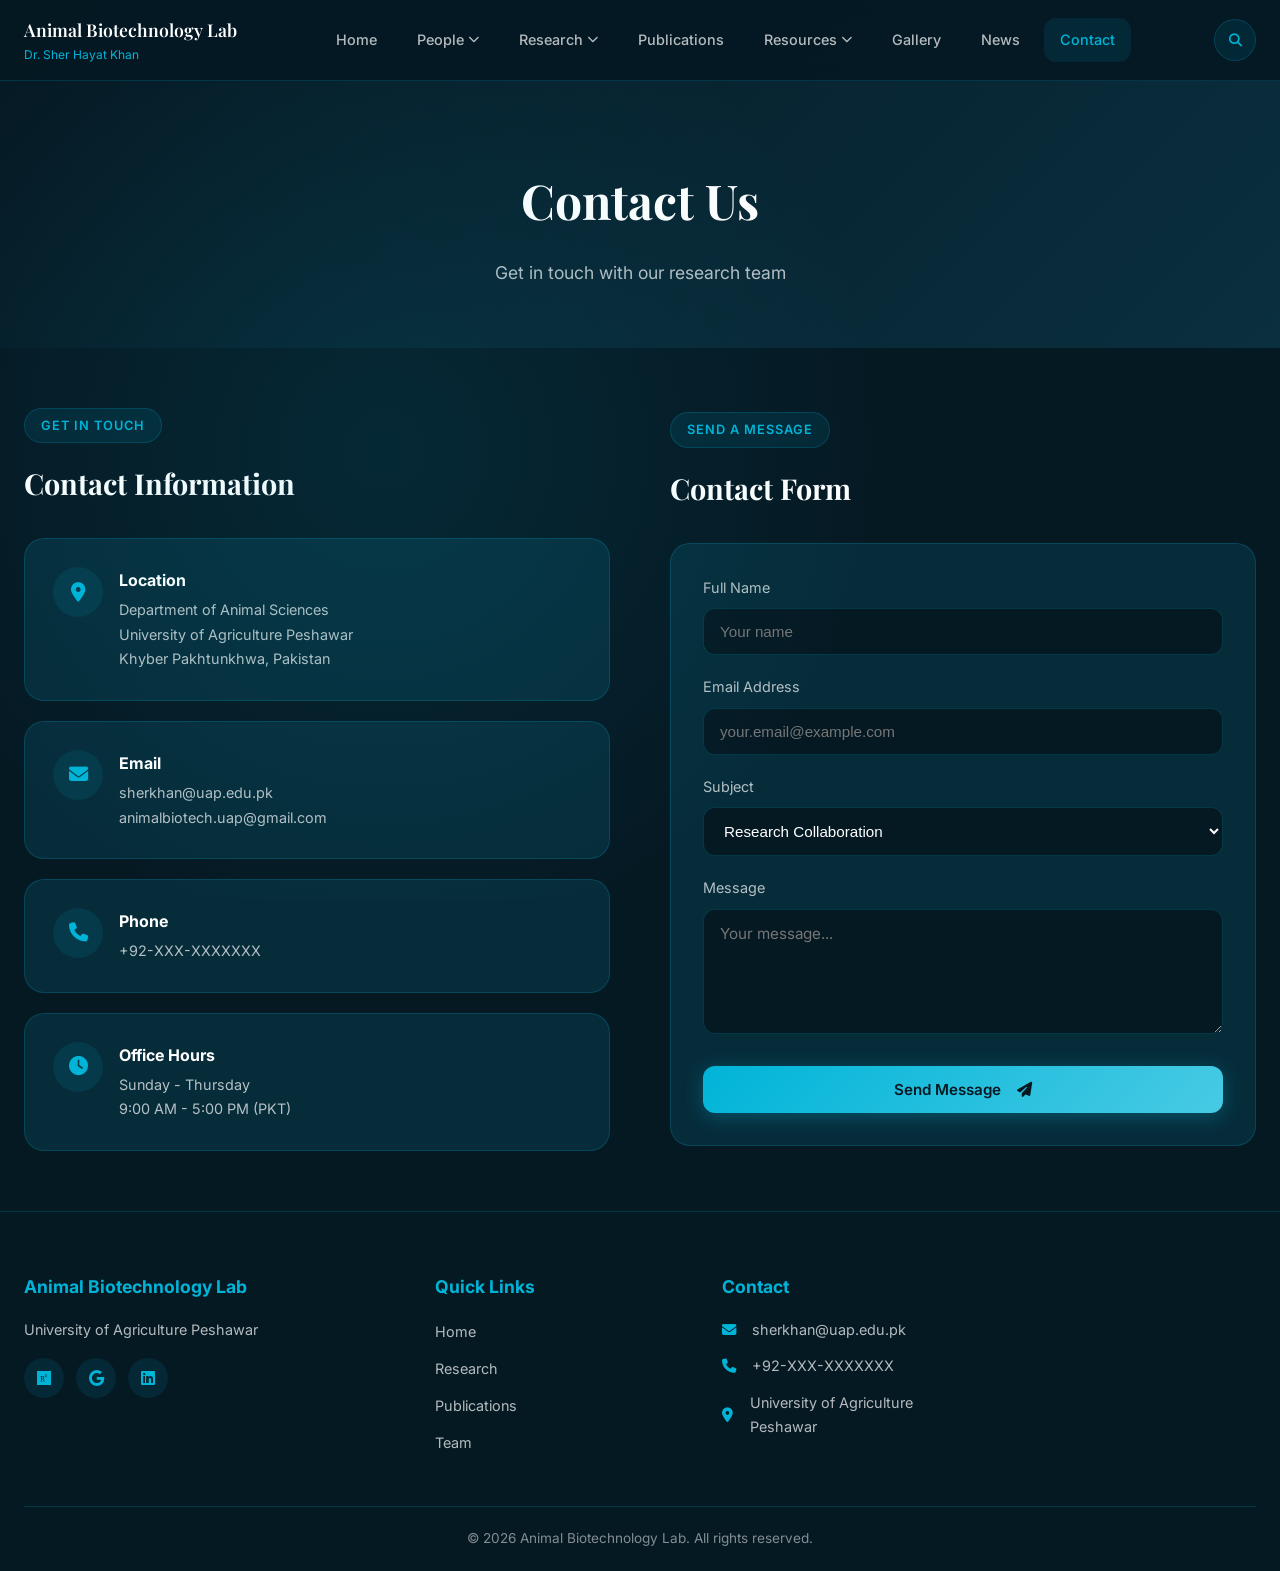
==== pages/contact.html @ 52e2f998 "Add files via upload" ====
<!DOCTYPE html>
<html lang="en">
<head>
    <meta charset="UTF-8">
    <meta name="viewport" content="width=device-width, initial-scale=1.0">
    <title>Contact | Animal Biotechnology Lab</title>
    <link rel="stylesheet" href="../css/style.css">
    <link href="https://fonts.googleapis.com/css2?family=Inter:wght@300;400;500;600;700&family=Playfair+Display:wght@600;700&display=swap" rel="stylesheet">
    <link rel="stylesheet" href="https://cdnjs.cloudflare.com/ajax/libs/font-awesome/6.4.0/css/all.min.css">
</head>
<body>
    <nav class="navbar">
        <div class="nav-container">
            <div class="nav-brand"><img src="../images/logo.png" alt="Lab Logo" class="nav-logo" onerror="this.style.display='none'"><div class="nav-brand-text"><span class="nav-lab-name">Animal Biotechnology Lab</span><span class="nav-pi-name">Dr. Sher Hayat Khan</span></div></div>
            <button class="nav-toggle" id="navToggle"><span></span><span></span><span></span></button>
            <ul class="nav-menu" id="navMenu">
                <li><a href="../index.html">Home</a></li>
                <li class="dropdown"><a href="#">People <i class="fas fa-chevron-down"></i></a><ul class="dropdown-menu"><li><a href="key-personnel.html">Key Personnel</a></li><li><a href="members.html">All Members</a></li></ul></li>
                <li class="dropdown"><a href="#">Research <i class="fas fa-chevron-down"></i></a><ul class="dropdown-menu"><li><a href="research-ongoing.html">Ongoing Research</a></li><li><a href="research-completed.html">Completed Research</a></li></ul></li>
                <li><a href="publications.html">Publications</a></li>
                <li class="dropdown"><a href="#">Resources <i class="fas fa-chevron-down"></i></a><ul class="dropdown-menu"><li><a href="inventory.html">Inventory</a></li><li><a href="protocols.html">Protocols</a></li></ul></li>
                <li><a href="gallery.html">Gallery</a></li>
                <li><a href="news.html">News</a></li>
                <li><a href="contact.html" class="active">Contact</a></li>
            </ul>
            <div class="nav-search"><button class="search-btn" id="searchBtn"><i class="fas fa-search"></i></button></div>
        </div>
    </nav>

    <div class="search-modal" id="searchModal"><div class="search-container"><input type="text" class="search-input" id="searchInput" placeholder="Search..."><button class="search-close" id="searchClose"><i class="fas fa-times"></i></button><div class="search-results" id="searchResults"></div></div></div>

    <header class="page-header">
        <div class="container">
            <h1 class="page-title">Contact Us</h1>
            <p class="page-subtitle">Get in touch with our research team</p>
        </div>
    </header>

    <section class="content-section">
        <div class="container">
            <div class="about-grid" style="grid-template-columns: 1fr 1fr; gap: 60px;">
                <div>
                    <div class="section-header" style="text-align: left; margin-bottom: 30px;">
                        <span class="section-tag">Get in Touch</span>
                        <h2 class="section-title" style="font-size: 1.8rem;">Contact Information</h2>
                    </div>

                    <div class="content-card" style="margin-bottom: 20px;">
                        <div style="display: flex; gap: 16px; align-items: flex-start;">
                            <div style="width: 50px; height: 50px; background: rgba(0,180,216,0.1); border-radius: 50%; display: flex; align-items: center; justify-content: center; flex-shrink: 0;"><i class="fas fa-map-marker-alt" style="color: var(--accent); font-size: 1.2rem;"></i></div>
                            <div>
                                <h4 style="margin-bottom: 4px;">Location</h4>
                                <p style="color: var(--text-secondary); font-size: 0.9rem;">Department of Animal Sciences<br>University of Agriculture Peshawar<br>Khyber Pakhtunkhwa, Pakistan</p>
                            </div>
                        </div>
                    </div>

                    <div class="content-card" style="margin-bottom: 20px;">
                        <div style="display: flex; gap: 16px; align-items: flex-start;">
                            <div style="width: 50px; height: 50px; background: rgba(0,180,216,0.1); border-radius: 50%; display: flex; align-items: center; justify-content: center; flex-shrink: 0;"><i class="fas fa-envelope" style="color: var(--accent); font-size: 1.2rem;"></i></div>
                            <div>
                                <h4 style="margin-bottom: 4px;">Email</h4>
                                <p style="color: var(--text-secondary); font-size: 0.9rem;">sherkhan@uap.edu.pk<br>animalbiotech.uap@gmail.com</p>
                            </div>
                        </div>
                    </div>

                    <div class="content-card" style="margin-bottom: 20px;">
                        <div style="display: flex; gap: 16px; align-items: flex-start;">
                            <div style="width: 50px; height: 50px; background: rgba(0,180,216,0.1); border-radius: 50%; display: flex; align-items: center; justify-content: center; flex-shrink: 0;"><i class="fas fa-phone" style="color: var(--accent); font-size: 1.2rem;"></i></div>
                            <div>
                                <h4 style="margin-bottom: 4px;">Phone</h4>
                                <p style="color: var(--text-secondary); font-size: 0.9rem;">+92-XXX-XXXXXXX</p>
                            </div>
                        </div>
                    </div>

                    <div class="content-card">
                        <div style="display: flex; gap: 16px; align-items: flex-start;">
                            <div style="width: 50px; height: 50px; background: rgba(0,180,216,0.1); border-radius: 50%; display: flex; align-items: center; justify-content: center; flex-shrink: 0;"><i class="fas fa-clock" style="color: var(--accent); font-size: 1.2rem;"></i></div>
                            <div>
                                <h4 style="margin-bottom: 4px;">Office Hours</h4>
                                <p style="color: var(--text-secondary); font-size: 0.9rem;">Sunday - Thursday<br>9:00 AM - 5:00 PM (PKT)</p>
                            </div>
                        </div>
                    </div>
                </div>

                <div>
                    <div class="section-header" style="text-align: left; margin-bottom: 30px;">
                        <span class="section-tag">Send a Message</span>
                        <h2 class="section-title" style="font-size: 1.8rem;">Contact Form</h2>
                    </div>

                    <form class="content-card" style="padding: 32px;">
                        <div style="margin-bottom: 20px;">
                            <label style="display: block; margin-bottom: 8px; font-size: 0.9rem; color: var(--text-secondary);">Full Name</label>
                            <input type="text" placeholder="Your name" style="width: 100%; padding: 14px 16px; background: var(--bg-dark); border: 1px solid var(--border-color); border-radius: var(--radius); color: var(--text-primary); font-size: 0.95rem; outline: none; transition: var(--transition);">
                        </div>
                        <div style="margin-bottom: 20px;">
                            <label style="display: block; margin-bottom: 8px; font-size: 0.9rem; color: var(--text-secondary);">Email Address</label>
                            <input type="email" placeholder="your.email@example.com" style="width: 100%; padding: 14px 16px; background: var(--bg-dark); border: 1px solid var(--border-color); border-radius: var(--radius); color: var(--text-primary); font-size: 0.95rem; outline: none; transition: var(--transition);">
                        </div>
                        <div style="margin-bottom: 20px;">
                            <label style="display: block; margin-bottom: 8px; font-size: 0.9rem; color: var(--text-secondary);">Subject</label>
                            <select style="width: 100%; padding: 14px 16px; background: var(--bg-dark); border: 1px solid var(--border-color); border-radius: var(--radius); color: var(--text-primary); font-size: 0.95rem; outline: none; transition: var(--transition);">
                                <option>Research Collaboration</option>
                                <option>Student Inquiry</option>
                                <option>Technical Question</option>
                                <option>General Inquiry</option>
                                <option>Other</option>
                            </select>
                        </div>
                        <div style="margin-bottom: 24px;">
                            <label style="display: block; margin-bottom: 8px; font-size: 0.9rem; color: var(--text-secondary);">Message</label>
                            <textarea rows="5" placeholder="Your message..." style="width: 100%; padding: 14px 16px; background: var(--bg-dark); border: 1px solid var(--border-color); border-radius: var(--radius); color: var(--text-primary); font-size: 0.95rem; outline: none; resize: vertical; font-family: var(--font-body); transition: var(--transition);"></textarea>
                        </div>
                        <button type="submit" class="btn btn-primary" style="width: 100%; justify-content: center;">
                            Send Message <i class="fas fa-paper-plane" style="margin-left: 8px;"></i>
                        </button>
                    </form>
                </div>
            </div>
        </div>
    </section>

    <footer class="footer">
        <div class="container">
            <div class="footer-grid">
                <div class="footer-col"><h4>Animal Biotechnology Lab</h4><p>University of Agriculture Peshawar</p><div class="footer-social"><a href="#"><i class="fab fa-researchgate"></i></a><a href="#"><i class="fab fa-google"></i></a><a href="#"><i class="fab fa-linkedin"></i></a></div></div>
                <div class="footer-col"><h4>Quick Links</h4><ul class="footer-links"><li><a href="../index.html">Home</a></li><li><a href="research-ongoing.html">Research</a></li><li><a href="publications.html">Publications</a></li><li><a href="members.html">Team</a></li></ul></div>
                <div class="footer-col"><h4>Contact</h4><ul class="footer-contact"><li><i class="fas fa-envelope"></i> sherkhan@uap.edu.pk</li><li><i class="fas fa-phone"></i> +92-XXX-XXXXXXX</li><li><i class="fas fa-map-marker-alt"></i> University of Agriculture Peshawar</li></ul></div>
            </div>
            <div class="footer-bottom"><p>&copy; 2026 Animal Biotechnology Lab. All rights reserved.</p></div>
        </div>
    </footer>
    <script src="../js/main.js"></script>
</body>
</html>
---- css/style.css ----
/* ========================================
   Animal Biotechnology Lab - Modern Theme
   Color Palette: Deep Teal, Cyan, White
   ======================================== */

/* CSS Variables */
:root {
    --primary-dark: #0a2f3f;
    --primary: #0d4a63;
    --primary-light: #147495;
    --accent: #00b4d8;
    --accent-light: #48cae4;
    --accent-glow: rgba(0, 180, 216, 0.3);
    --bg-dark: #051923;
    --bg-card: #062c3a;
    --bg-card-hover: #0a3d52;
    --text-primary: #ffffff;
    --text-secondary: rgba(255, 255, 255, 0.7);
    --text-muted: rgba(255, 255, 255, 0.5);
    --border-color: rgba(0, 180, 216, 0.2);
    --shadow: 0 10px 40px rgba(0, 0, 0, 0.3);
    --shadow-glow: 0 0 30px rgba(0, 180, 216, 0.2);
    --gradient-primary: linear-gradient(135deg, var(--primary-dark) 0%, var(--primary) 100%);
    --gradient-accent: linear-gradient(135deg, var(--accent) 0%, var(--accent-light) 100%);
    --font-heading: 'Playfair Display', Georgia, serif;
    --font-body: 'Inter', -apple-system, sans-serif;
    --transition: all 0.3s ease;
    --radius: 12px;
    --radius-lg: 20px;
}

/* Reset & Base */
*, *::before, *::after {
    margin: 0;
    padding: 0;
    box-sizing: border-box;
}

html {
    scroll-behavior: smooth;
}

body {
    font-family: var(--font-body);
    background-color: var(--bg-dark);
    color: var(--text-primary);
    line-height: 1.7;
    overflow-x: hidden;
}

a {
    text-decoration: none;
    color: inherit;
    transition: var(--transition);
}

ul {
    list-style: none;
}

img {
    max-width: 100%;
    height: auto;
}

/* Container */
.container {
    max-width: 1280px;
    margin: 0 auto;
    padding: 0 24px;
}

/* Navigation */
.navbar {
    position: fixed;
    top: 0;
    left: 0;
    right: 0;
    z-index: 1000;
    background: rgba(5, 25, 35, 0.95);
    backdrop-filter: blur(20px);
    border-bottom: 1px solid var(--border-color);
    transition: var(--transition);
}

.navbar.scrolled {
    background: rgba(5, 25, 35, 0.98);
    box-shadow: var(--shadow);
}

.nav-container {
    display: flex;
    align-items: center;
    justify-content: space-between;
    max-width: 1400px;
    margin: 0 auto;
    padding: 0 24px;
    height: 80px;
}

.nav-brand {
    display: flex;
    align-items: center;
    gap: 12px;
}

.nav-logo {
    width: 45px;
    height: 45px;
    border-radius: 50%;
    object-fit: cover;
    border: 2px solid var(--accent);
}

.nav-brand-text {
    display: flex;
    flex-direction: column;
}

.nav-lab-name {
    font-family: var(--font-heading);
    font-size: 1.1rem;
    font-weight: 600;
    color: var(--text-primary);
}

.nav-pi-name {
    font-size: 0.75rem;
    color: var(--accent);
}

.nav-menu {
    display: flex;
    align-items: center;
    gap: 8px;
}

.nav-menu > li > a {
    display: flex;
    align-items: center;
    gap: 4px;
    padding: 10px 16px;
    font-size: 0.9rem;
    font-weight: 500;
    color: var(--text-secondary);
    border-radius: var(--radius);
    transition: var(--transition);
}

.nav-menu > li > a:hover,
.nav-menu > li > a.active {
    color: var(--accent);
    background: rgba(0, 180, 216, 0.1);
}

.nav-menu > li > a i {
    font-size: 0.7rem;
}

/* Dropdown */
.dropdown {
    position: relative;
}

.dropdown-menu {
    position: absolute;
    top: 100%;
    left: 0;
    min-width: 200px;
    background: var(--bg-card);
    border: 1px solid var(--border-color);
    border-radius: var(--radius);
    padding: 8px;
    opacity: 0;
    visibility: hidden;
    transform: translateY(10px);
    transition: var(--transition);
    box-shadow: var(--shadow);
}

.dropdown:hover .dropdown-menu {
    opacity: 1;
    visibility: visible;
    transform: translateY(0);
}

.dropdown-menu a {
    display: block;
    padding: 10px 16px;
    font-size: 0.85rem;
    color: var(--text-secondary);
    border-radius: 8px;
    transition: var(--transition);
}

.dropdown-menu a:hover {
    color: var(--accent);
    background: rgba(0, 180, 216, 0.1);
}

/* Search Button */
.search-btn {
    background: rgba(0, 180, 216, 0.1);
    border: 1px solid var(--border-color);
    color: var(--accent);
    width: 42px;
    height: 42px;
    border-radius: 50%;
    cursor: pointer;
    transition: var(--transition);
}

.search-btn:hover {
    background: var(--accent);
    color: var(--bg-dark);
}

/* Mobile Toggle */
.nav-toggle {
    display: none;
    flex-direction: column;
    gap: 5px;
    background: none;
    border: none;
    cursor: pointer;
    padding: 10px;
}

.nav-toggle span {
    width: 25px;
    height: 2px;
    background: var(--text-primary);
    transition: var(--transition);
}

/* Search Modal */
.search-modal {
    position: fixed;
    top: 0;
    left: 0;
    right: 0;
    bottom: 0;
    background: rgba(5, 25, 35, 0.95);
    backdrop-filter: blur(20px);
    z-index: 2000;
    display: flex;
    align-items: flex-start;
    justify-content: center;
    padding-top: 120px;
    opacity: 0;
    visibility: hidden;
    transition: var(--transition);
}

.search-modal.active {
    opacity: 1;
    visibility: visible;
}

.search-container {
    width: 100%;
    max-width: 700px;
    padding: 0 24px;
    position: relative;
}

.search-input {
    width: 100%;
    padding: 20px 60px 20px 24px;
    font-size: 1.25rem;
    font-family: var(--font-body);
    background: var(--bg-card);
    border: 2px solid var(--border-color);
    border-radius: var(--radius-lg);
    color: var(--text-primary);
    outline: none;
    transition: var(--transition);
}

.search-input:focus {
    border-color: var(--accent);
    box-shadow: var(--shadow-glow);
}

.search-input::placeholder {
    color: var(--text-muted);
}

.search-close {
    position: absolute;
    right: 45px;
    top: 50%;
    transform: translateY(-50%);
    background: none;
    border: none;
    color: var(--text-muted);
    font-size: 1.5rem;
    cursor: pointer;
    transition: var(--transition);
}

.search-close:hover {
    color: var(--accent);
}

.search-results {
    margin-top: 24px;
    max-height: 400px;
    overflow-y: auto;
}

.search-result-item {
    display: block;
    padding: 16px 20px;
    background: var(--bg-card);
    border-radius: var(--radius);
    margin-bottom: 8px;
    border: 1px solid transparent;
    transition: var(--transition);
}

.search-result-item:hover {
    border-color: var(--accent);
    background: var(--bg-card-hover);
}

.search-result-item h4 {
    font-size: 1rem;
    margin-bottom: 4px;
}

.search-result-item p {
    font-size: 0.85rem;
    color: var(--text-muted);
}

/* Hero Section */
.hero {
    min-height: 100vh;
    display: flex;
    align-items: center;
    justify-content: center;
    position: relative;
    background: linear-gradient(135deg, var(--bg-dark) 0%, var(--primary-dark) 50%, var(--bg-dark) 100%);
    overflow: hidden;
}

.hero::before {
    content: '';
    position: absolute;
    top: 0;
    left: 0;
    right: 0;
    bottom: 0;
    background:
        radial-gradient(circle at 20% 80%, rgba(0, 180, 216, 0.15) 0%, transparent 50%),
        radial-gradient(circle at 80% 20%, rgba(0, 180, 216, 0.1) 0%, transparent 50%);
}

.hero-overlay {
    position: absolute;
    top: 0;
    left: 0;
    right: 0;
    bottom: 0;
    background: url("data:image/svg+xml,%3Csvg width='60' height='60' viewBox='0 0 60 60' xmlns='http://www.w3.org/2000/svg'%3E%3Cg fill='none' fill-rule='evenodd'%3E%3Cg fill='%2300b4d8' fill-opacity='0.03'%3E%3Cpath d='M36 34v-4h-2v4h-4v2h4v4h2v-4h4v-2h-4zm0-30V0h-2v4h-4v2h4v4h2V6h4V4h-4zM6 34v-4H4v4H0v2h4v4h2v-4h4v-2H6zM6 4V0H4v4H0v2h4v4h2V6h4V4H6z'/%3E%3C/g%3E%3C/g%3E%3C/svg%3E");
}

.hero-content {
    position: relative;
    text-align: center;
    max-width: 900px;
    padding: 0 24px;
    animation: fadeInUp 1s ease;
}

@keyframes fadeInUp {
    from {
        opacity: 0;
        transform: translateY(30px);
    }
    to {
        opacity: 1;
        transform: translateY(0);
    }
}

.hero-badge {
    display: inline-block;
    padding: 8px 20px;
    background: rgba(0, 180, 216, 0.15);
    border: 1px solid var(--border-color);
    border-radius: 50px;
    font-size: 0.85rem;
    color: var(--accent);
    margin-bottom: 24px;
    letter-spacing: 0.5px;
}

.hero-title {
    font-family: var(--font-heading);
    font-size: clamp(2.5rem, 6vw, 4rem);
    font-weight: 700;
    margin-bottom: 20px;
    background: linear-gradient(135deg, var(--text-primary) 0%, var(--accent-light) 100%);
    -webkit-background-clip: text;
    -webkit-text-fill-color: transparent;
    background-clip: text;
}

.hero-subtitle {
    font-size: 1.2rem;
    color: var(--text-secondary);
    max-width: 650px;
    margin: 0 auto 40px;
    line-height: 1.8;
}

.hero-pi {
    display: flex;
    align-items: center;
    justify-content: center;
    gap: 20px;
    margin-bottom: 40px;
    flex-wrap: wrap;
}

.hero-pi-img {
    width: 90px;
    height: 90px;
    border-radius: 50%;
    object-fit: cover;
    border: 3px solid var(--accent);
    box-shadow: 0 0 30px rgba(0, 180, 216, 0.3);
}

.hero-pi-info h3 {
    font-size: 1.2rem;
    margin-bottom: 4px;
}

.hero-pi-info p {
    font-size: 0.9rem;
    color: var(--accent);
}

.hero-actions {
    display: flex;
    gap: 16px;
    justify-content: center;
    flex-wrap: wrap;
}

.hero-scroll {
    position: absolute;
    bottom: 40px;
    left: 50%;
    transform: translateX(-50%);
    display: flex;
    flex-direction: column;
    align-items: center;
    gap: 8px;
    color: var(--text-muted);
    font-size: 0.8rem;
    animation: bounce 2s infinite;
}

@keyframes bounce {
    0%, 100% { transform: translateX(-50%) translateY(0); }
    50% { transform: translateX(-50%) translateY(10px); }
}

/* Buttons */
.btn {
    display: inline-flex;
    align-items: center;
    gap: 8px;
    padding: 14px 28px;
    font-size: 0.95rem;
    font-weight: 600;
    font-family: var(--font-body);
    border-radius: var(--radius);
    border: none;
    cursor: pointer;
    transition: var(--transition);
}

.btn-primary {
    background: var(--gradient-accent);
    color: var(--bg-dark);
    box-shadow: 0 4px 20px rgba(0, 180, 216, 0.3);
}

.btn-primary:hover {
    transform: translateY(-2px);
    box-shadow: 0 8px 30px rgba(0, 180, 216, 0.4);
}

.btn-secondary {
    background: transparent;
    color: var(--text-primary);
    border: 2px solid var(--border-color);
}

.btn-secondary:hover {
    background: rgba(0, 180, 216, 0.1);
    border-color: var(--accent);
    color: var(--accent);
}

.btn-large {
    padding: 18px 36px;
    font-size: 1.05rem;
}

/* Sections */
.section {
    padding: 100px 0;
}

.section-header {
    text-align: center;
    margin-bottom: 60px;
}

.section-tag {
    display: inline-block;
    padding: 6px 16px;
    background: rgba(0, 180, 216, 0.1);
    border: 1px solid var(--border-color);
    border-radius: 50px;
    font-size: 0.8rem;
    font-weight: 600;
    color: var(--accent);
    letter-spacing: 1px;
    text-transform: uppercase;
    margin-bottom: 16px;
}

.section-title {
    font-family: var(--font-heading);
    font-size: clamp(2rem, 4vw, 2.8rem);
    font-weight: 700;
    margin-bottom: 16px;
}

.section-link {
    display: inline-flex;
    align-items: center;
    gap: 8px;
    color: var(--accent);
    font-weight: 500;
    margin-top: 20px;
}

.section-link:hover {
    gap: 12px;
}

/* About Section */
.about-section {
    background: linear-gradient(180deg, var(--bg-dark) 0%, var(--primary-dark) 100%);
}

.about-grid {
    display: grid;
    grid-template-columns: 1fr 1fr;
    gap: 60px;
    align-items: center;
}

.about-lead {
    font-size: 1.15rem;
    color: var(--text-secondary);
    margin-bottom: 24px;
    line-height: 1.9;
}

.about-content p {
    color: var(--text-secondary);
    margin-bottom: 16px;
}

.about-features {
    display: grid;
    grid-template-columns: repeat(3, 1fr);
    gap: 20px;
    margin-top: 40px;
}

.feature-card {
    text-align: center;
    padding: 24px 16px;
    background: var(--bg-card);
    border: 1px solid var(--border-color);
    border-radius: var(--radius);
    transition: var(--transition);
}

.feature-card:hover {
    transform: translateY(-5px);
    border-color: var(--accent);
    box-shadow: var(--shadow-glow);
}

.feature-card i {
    font-size: 2rem;
    color: var(--accent);
    margin-bottom: 12px;
}

.feature-card h4 {
    font-size: 0.95rem;
    margin-bottom: 8px;
}

.feature-card p {
    font-size: 0.8rem;
    color: var(--text-muted);
}

.about-stats {
    display: grid;
    grid-template-columns: repeat(2, 1fr);
    gap: 20px;
}

.stat-card {
    text-align: center;
    padding: 30px 20px;
    background: var(--bg-card);
    border: 1px solid var(--border-color);
    border-radius: var(--radius);
    transition: var(--transition);
}

.stat-card:hover {
    transform: scale(1.05);
    border-color: var(--accent);
}

.stat-number {
    display: block;
    font-size: 2.5rem;
    font-weight: 700;
    color: var(--accent);
    font-family: var(--font-heading);
}

.stat-label {
    display: block;
    font-size: 0.85rem;
    color: var(--text-muted);
    margin-top: 4px;
}

/* Research Section */
.research-section {
    background: var(--bg-dark);
}

.research-grid {
    display: grid;
    grid-template-columns: repeat(auto-fit, minmax(280px, 1fr));
    gap: 24px;
}

.research-card {
    padding: 32px;
    background: var(--bg-card);
    border: 1px solid var(--border-color);
    border-radius: var(--radius-lg);
    transition: var(--transition);
    position: relative;
    overflow: hidden;
}

.research-card::before {
    content: '';
    position: absolute;
    top: 0;
    left: 0;
    right: 0;
    height: 3px;
    background: var(--gradient-accent);
    transform: scaleX(0);
    transition: var(--transition);
}

.research-card:hover {
    transform: translateY(-8px);
    border-color: var(--accent);
    box-shadow: var(--shadow);
}

.research-card:hover::before {
    transform: scaleX(1);
}

.research-icon {
    width: 60px;
    height: 60px;
    display: flex;
    align-items: center;
    justify-content: center;
    background: rgba(0, 180, 216, 0.1);
    border-radius: var(--radius);
    margin-bottom: 20px;
}

.research-icon i {
    font-size: 1.8rem;
    color: var(--accent);
}

.research-card h3 {
    font-size: 1.15rem;
    margin-bottom: 12px;
}

.research-card p {
    font-size: 0.9rem;
    color: var(--text-secondary);
    margin-bottom: 20px;
    line-height: 1.7;
}

.research-link {
    display: inline-flex;
    align-items: center;
    gap: 8px;
    color: var(--accent);
    font-weight: 500;
    font-size: 0.9rem;
}

.research-link:hover {
    gap: 12px;
}

/* Publications */
.publications-section {
    background: linear-gradient(180deg, var(--bg-dark) 0%, var(--primary-dark) 100%);
}

.publications-list {
    max-width: 900px;
    margin: 0 auto;
}

.publication-item {
    display: flex;
    gap: 24px;
    padding: 24px;
    background: var(--bg-card);
    border: 1px solid var(--border-color);
    border-radius: var(--radius);
    margin-bottom: 16px;
    transition: var(--transition);
}

.publication-item:hover {
    border-color: var(--accent);
    transform: translateX(5px);
}

.pub-year {
    flex-shrink: 0;
    width: 60px;
    height: 60px;
    display: flex;
    align-items: center;
    justify-content: center;
    background: rgba(0, 180, 216, 0.1);
    border-radius: var(--radius);
    font-weight: 700;
    color: var(--accent);
}

.pub-content h4 {
    font-size: 1rem;
    margin-bottom: 8px;
    line-height: 1.5;
}

.pub-authors {
    font-size: 0.85rem;
    color: var(--text-secondary);
    margin-bottom: 4px;
}

.pub-journal {
    font-size: 0.85rem;
    color: var(--accent);
    font-style: italic;
    margin-bottom: 8px;
}

.pub-link {
    font-size: 0.85rem;
    color: var(--accent);
}

.pub-link:hover {
    text-decoration: underline;
}

/* Team Section */
.team-section {
    background: var(--bg-dark);
}

.team-preview-grid {
    display: grid;
    grid-template-columns: repeat(auto-fit, minmax(220px, 1fr));
    gap: 24px;
}

.team-card {
    text-align: center;
    padding: 32px 24px;
    background: var(--bg-card);
    border: 1px solid var(--border-color);
    border-radius: var(--radius-lg);
    transition: var(--transition);
}

.team-card:hover {
    transform: translateY(-8px);
    border-color: var(--accent);
    box-shadow: var(--shadow-glow);
}

.team-card-highlight {
    border-color: var(--accent);
    background: linear-gradient(135deg, var(--bg-card) 0%, rgba(0, 180, 216, 0.1) 100%);
}

.team-img {
    width: 120px;
    height: 120px;
    border-radius: 50%;
    object-fit: cover;
    margin-bottom: 20px;
    border: 3px solid var(--accent);
}

.team-card h4 {
    font-size: 1.1rem;
    margin-bottom: 4px;
}

.team-role {
    font-size: 0.9rem;
    color: var(--accent);
    margin-bottom: 4px;
}

.team-affiliation {
    font-size: 0.8rem;
    color: var(--text-muted);
}

/* News Section */
.news-section {
    background: linear-gradient(180deg, var(--bg-dark) 0%, var(--primary-dark) 100%);
}

.news-grid {
    display: grid;
    grid-template-columns: 2fr 1fr 1fr;
    gap: 24px;
}

.news-card {
    padding: 28px;
    background: var(--bg-card);
    border: 1px solid var(--border-color);
    border-radius: var(--radius-lg);
    transition: var(--transition);
}

.news-card:hover {
    border-color: var(--accent);
    transform: translateY(-5px);
}

.news-featured {
    background: linear-gradient(135deg, var(--bg-card) 0%, rgba(0, 180, 216, 0.15) 100%);
    border-color: var(--accent);
}

.news-date {
    display: inline-block;
    padding: 4px 12px;
    background: rgba(0, 180, 216, 0.1);
    border-radius: 50px;
    font-size: 0.75rem;
    color: var(--accent);
    margin-bottom: 16px;
}

.news-card h3 {
    font-size: 1.1rem;
    margin-bottom: 12px;
    line-height: 1.4;
}

.news-card p {
    font-size: 0.9rem;
    color: var(--text-secondary);
    margin-bottom: 16px;
}

.news-link {
    font-size: 0.9rem;
    color: var(--accent);
    font-weight: 500;
}

/* CTA Section */
.cta-section {
    background: var(--primary-dark);
    text-align: center;
    padding: 80px 0;
}

.cta-content h2 {
    font-family: var(--font-heading);
    font-size: 2.2rem;
    margin-bottom: 16px;
}

.cta-content p {
    color: var(--text-secondary);
    margin-bottom: 32px;
    font-size: 1.1rem;
}

/* Footer */
.footer {
    background: var(--bg-dark);
    padding: 60px 0 20px;
    border-top: 1px solid var(--border-color);
}

.footer-grid {
    display: grid;
    grid-template-columns: 1.5fr 1fr 1fr 1fr;
    gap: 40px;
    margin-bottom: 40px;
}

.footer-col h4 {
    font-size: 1.1rem;
    margin-bottom: 16px;
    color: var(--accent);
}

.footer-col p {
    font-size: 0.9rem;
    color: var(--text-secondary);
    margin-bottom: 8px;
}

.footer-social {
    display: flex;
    gap: 12px;
    margin-top: 16px;
}

.footer-social a {
    width: 40px;
    height: 40px;
    display: flex;
    align-items: center;
    justify-content: center;
    background: rgba(0, 180, 216, 0.1);
    border-radius: 50%;
    color: var(--accent);
    transition: var(--transition);
}

.footer-social a:hover {
    background: var(--accent);
    color: var(--bg-dark);
}

.footer-links li {
    margin-bottom: 10px;
}

.footer-links a {
    font-size: 0.9rem;
    color: var(--text-secondary);
}

.footer-links a:hover {
    color: var(--accent);
    padding-left: 5px;
}

.footer-contact li {
    display: flex;
    align-items: center;
    gap: 10px;
    font-size: 0.9rem;
    color: var(--text-secondary);
    margin-bottom: 12px;
}

.footer-contact i {
    color: var(--accent);
    width: 20px;
}

.footer-bottom {
    text-align: center;
    padding-top: 20px;
    border-top: 1px solid var(--border-color);
}

.footer-bottom p {
    font-size: 0.85rem;
    color: var(--text-muted);
}

/* Page Header (for inner pages) */
.page-header {
    padding: 160px 0 60px;
    background: linear-gradient(135deg, var(--bg-dark) 0%, var(--primary-dark) 100%);
    text-align: center;
}

.page-header::before {
    content: '';
    position: absolute;
    top: 0;
    left: 0;
    right: 0;
    bottom: 0;
    background:
        radial-gradient(circle at 30% 50%, rgba(0, 180, 216, 0.1) 0%, transparent 50%);
}

.page-title {
    font-family: var(--font-heading);
    font-size: clamp(2rem, 4vw, 3rem);
    margin-bottom: 16px;
}

.page-subtitle {
    font-size: 1.1rem;
    color: var(--text-secondary);
    max-width: 600px;
    margin: 0 auto;
}

/* Content Section */
.content-section {
    padding: 60px 0;
    background: var(--bg-dark);
}

.content-grid {
    display: grid;
    grid-template-columns: repeat(auto-fit, minmax(300px, 1fr));
    gap: 24px;
}

.content-card {
    padding: 28px;
    background: var(--bg-card);
    border: 1px solid var(--border-color);
    border-radius: var(--radius-lg);
    transition: var(--transition);
}

.content-card:hover {
    border-color: var(--accent);
    transform: translateY(-5px);
}

/* Responsive */
@media (max-width: 1024px) {
    .about-grid {
        grid-template-columns: 1fr;
        gap: 40px;
    }

    .about-features {
        grid-template-columns: repeat(3, 1fr);
    }

    .footer-grid {
        grid-template-columns: repeat(2, 1fr);
    }

    .news-grid {
        grid-template-columns: 1fr;
    }
}

@media (max-width: 768px) {
    .nav-container {
        height: 70px;
    }

    .nav-brand-text {
        display: none;
    }

    .nav-toggle {
        display: flex;
    }

    .nav-menu {
        position: fixed;
        top: 70px;
        left: 0;
        right: 0;
        background: var(--bg-dark);
        flex-direction: column;
        padding: 20px;
        border-bottom: 1px solid var(--border-color);
        display: none;
    }

    .nav-menu.active {
        display: flex;
    }

    .nav-menu > li {
        width: 100%;
    }

    .nav-menu > li > a {
        justify-content: space-between;
        padding: 15px;
        border-bottom: 1px solid var(--border-color);
    }

    .dropdown-menu {
        position: static;
        opacity: 1;
        visibility: visible;
        transform: none;
        background: rgba(0, 0, 0, 0.2);
        margin-top: 10px;
    }

    .hero-content {
        padding-top: 80px;
    }

    .about-features {
        grid-template-columns: 1fr;
    }

    .about-stats {
        grid-template-columns: repeat(2, 1fr);
    }

    .footer-grid {
        grid-template-columns: 1fr;
        text-align: center;
    }

    .footer-social {
        justify-content: center;
    }

    .publication-item {
        flex-direction: column;
        gap: 16px;
    }

    .pub-year {
        width: fit-content;
        height: fit-content;
        padding: 8px 16px;
    }
}
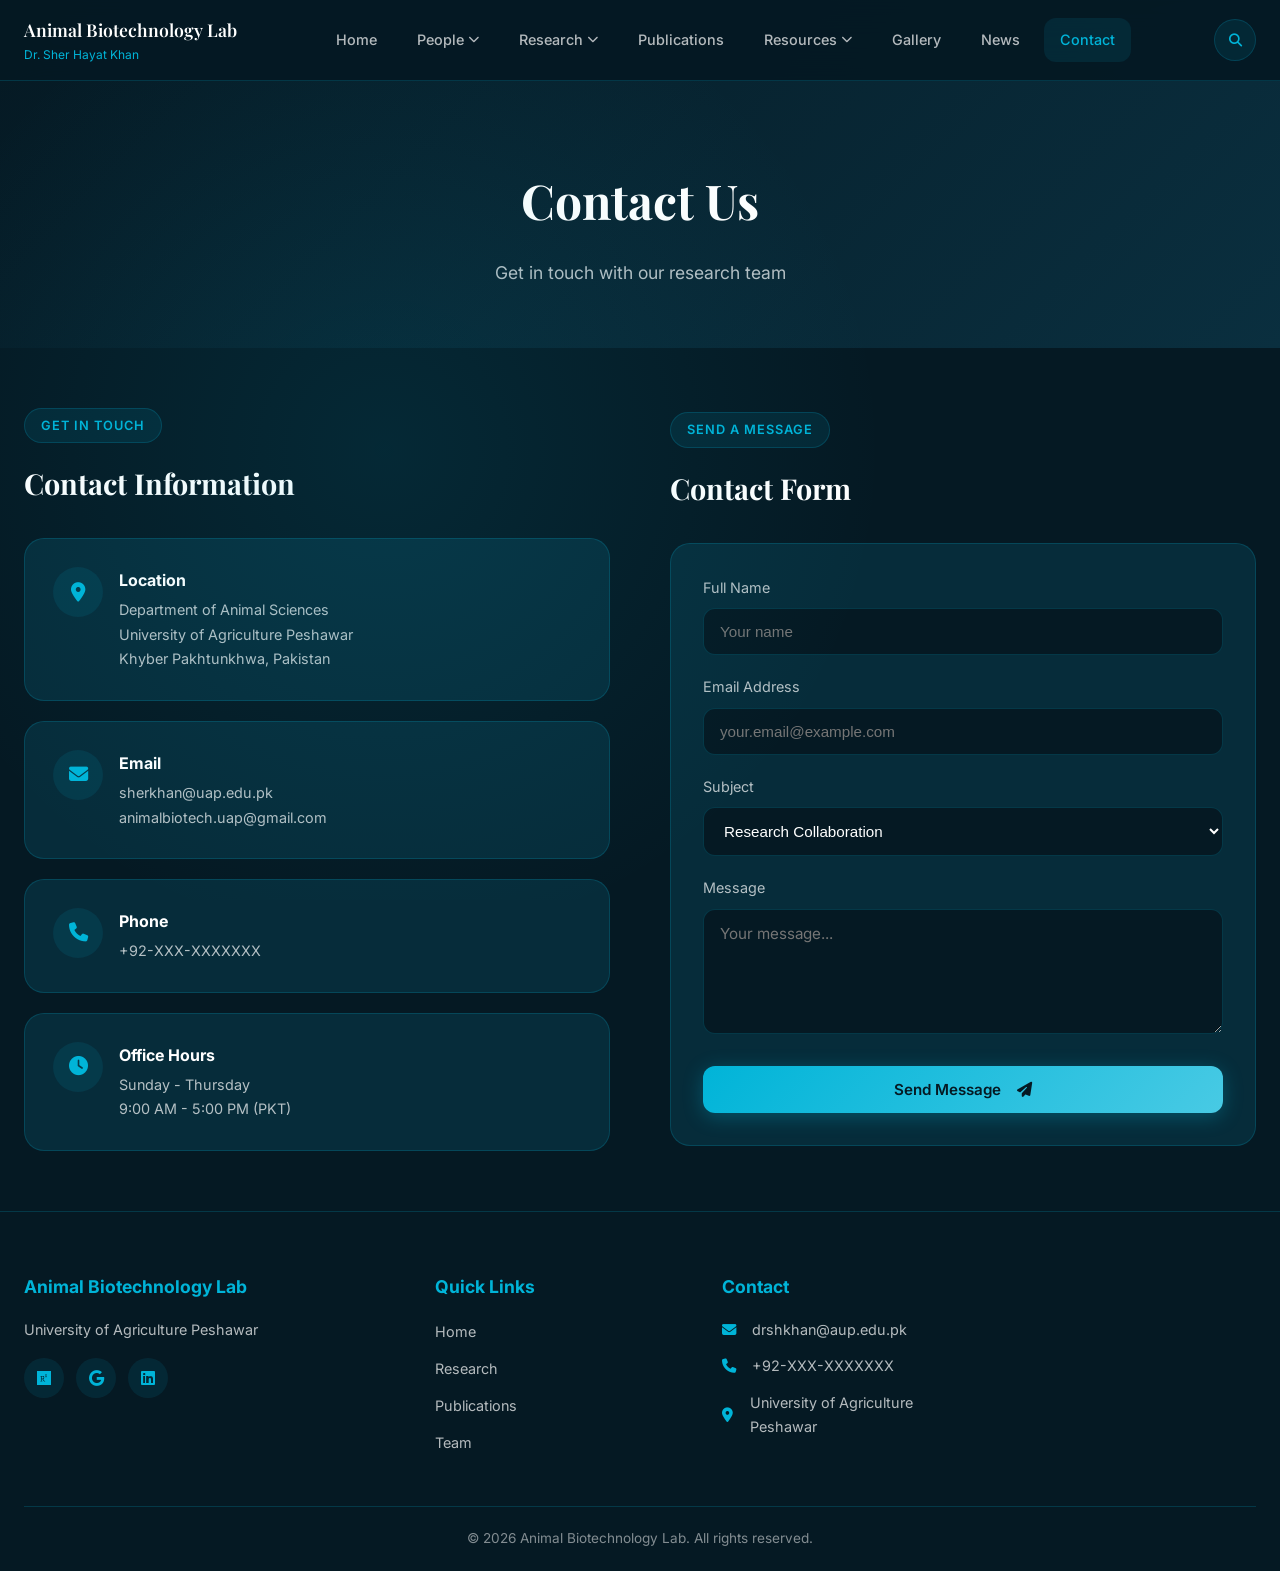
==== commit 4a46dae2: "Update contact.html" ====
--- a/pages/contact.html
+++ b/pages/contact.html
@@ -129,7 +129,7 @@
             <div class="footer-grid">
                 <div class="footer-col"><h4>Animal Biotechnology Lab</h4><p>University of Agriculture Peshawar</p><div class="footer-social"><a href="#"><i class="fab fa-researchgate"></i></a><a href="#"><i class="fab fa-google"></i></a><a href="#"><i class="fab fa-linkedin"></i></a></div></div>
                 <div class="footer-col"><h4>Quick Links</h4><ul class="footer-links"><li><a href="../index.html">Home</a></li><li><a href="research-ongoing.html">Research</a></li><li><a href="publications.html">Publications</a></li><li><a href="members.html">Team</a></li></ul></div>
-                <div class="footer-col"><h4>Contact</h4><ul class="footer-contact"><li><i class="fas fa-envelope"></i> sherkhan@uap.edu.pk</li><li><i class="fas fa-phone"></i> +92-XXX-XXXXXXX</li><li><i class="fas fa-map-marker-alt"></i> University of Agriculture Peshawar</li></ul></div>
+                <div class="footer-col"><h4>Contact</h4><ul class="footer-contact"><li><i class="fas fa-envelope"></i> drshkhan@aup.edu.pk</li><li><i class="fas fa-phone"></i> +92-XXX-XXXXXXX</li><li><i class="fas fa-map-marker-alt"></i> University of Agriculture Peshawar</li></ul></div>
             </div>
             <div class="footer-bottom"><p>&copy; 2026 Animal Biotechnology Lab. All rights reserved.</p></div>
         </div>
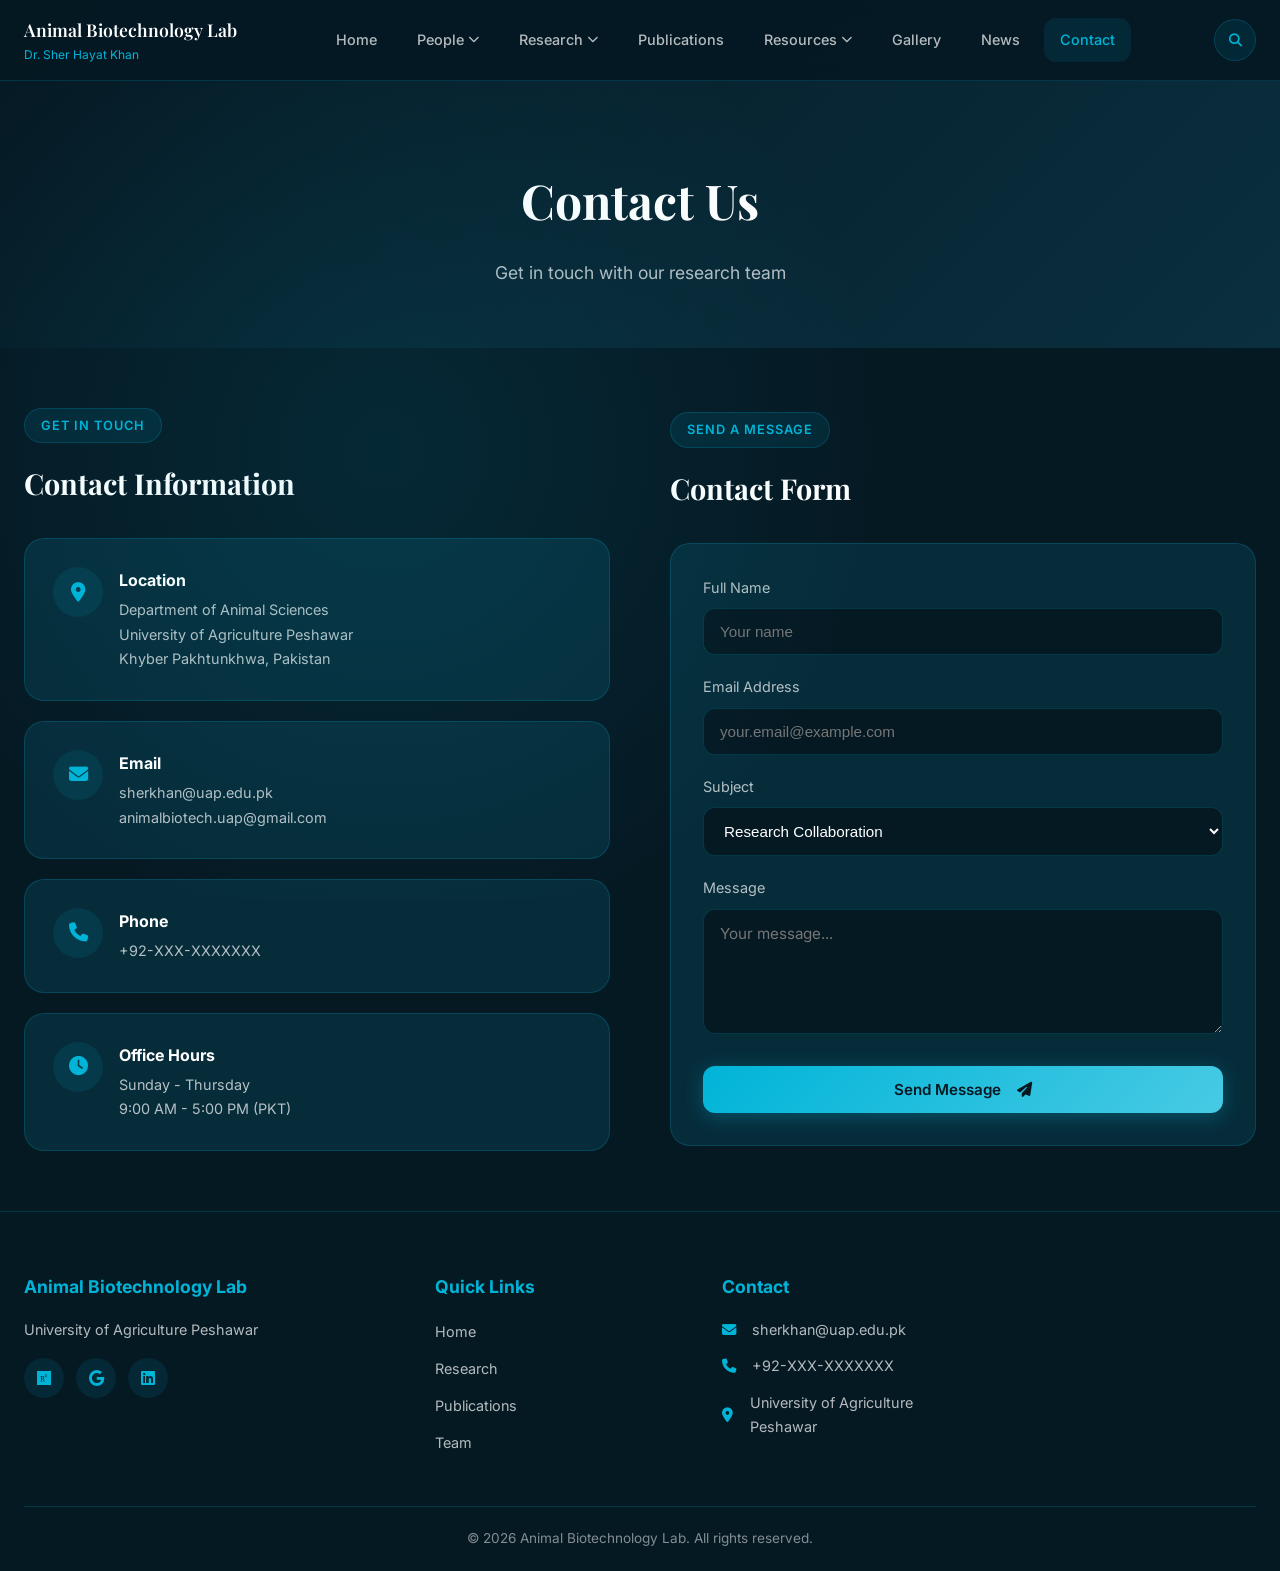
==== commit 4d83e340: "Add files via upload" ====
--- a/pages/contact.html
+++ b/pages/contact.html
@@ -129,7 +129,7 @@
             <div class="footer-grid">
                 <div class="footer-col"><h4>Animal Biotechnology Lab</h4><p>University of Agriculture Peshawar</p><div class="footer-social"><a href="#"><i class="fab fa-researchgate"></i></a><a href="#"><i class="fab fa-google"></i></a><a href="#"><i class="fab fa-linkedin"></i></a></div></div>
                 <div class="footer-col"><h4>Quick Links</h4><ul class="footer-links"><li><a href="../index.html">Home</a></li><li><a href="research-ongoing.html">Research</a></li><li><a href="publications.html">Publications</a></li><li><a href="members.html">Team</a></li></ul></div>
-                <div class="footer-col"><h4>Contact</h4><ul class="footer-contact"><li><i class="fas fa-envelope"></i> drshkhan@aup.edu.pk</li><li><i class="fas fa-phone"></i> +92-XXX-XXXXXXX</li><li><i class="fas fa-map-marker-alt"></i> University of Agriculture Peshawar</li></ul></div>
+                <div class="footer-col"><h4>Contact</h4><ul class="footer-contact"><li><i class="fas fa-envelope"></i> sherkhan@uap.edu.pk</li><li><i class="fas fa-phone"></i> +92-XXX-XXXXXXX</li><li><i class="fas fa-map-marker-alt"></i> University of Agriculture Peshawar</li></ul></div>
             </div>
             <div class="footer-bottom"><p>&copy; 2026 Animal Biotechnology Lab. All rights reserved.</p></div>
         </div>
--- a/css/style.css
+++ b/css/style.css
@@ -43,6 +43,10 @@
 body {
     font-family: var(--font-body);
     background-color: var(--bg-dark);
+    background-image:
+        radial-gradient(ellipse at 10% 20%, rgba(0, 180, 216, 0.04) 0%, transparent 40%),
+        radial-gradient(ellipse at 90% 80%, rgba(0, 180, 216, 0.04) 0%, transparent 40%);
+    background-attachment: fixed;
     color: var(--text-primary);
     line-height: 1.7;
     overflow-x: hidden;
@@ -341,7 +345,10 @@
     align-items: center;
     justify-content: center;
     position: relative;
-    background: linear-gradient(135deg, var(--bg-dark) 0%, var(--primary-dark) 50%, var(--bg-dark) 100%);
+    background:
+        linear-gradient(135deg, rgba(5, 25, 35, 0.9) 0%, rgba(10, 47, 63, 0.85) 50%, rgba(5, 25, 35, 0.9) 100%),
+        url('../images/hero-bg-pattern.svg') center/cover no-repeat,
+        url('../images/hero-lab-bg.jpg') center/cover no-repeat;
     overflow: hidden;
 }
 
@@ -355,6 +362,33 @@
     background:
         radial-gradient(circle at 20% 80%, rgba(0, 180, 216, 0.15) 0%, transparent 50%),
         radial-gradient(circle at 80% 20%, rgba(0, 180, 216, 0.1) 0%, transparent 50%);
+    z-index: 1;
+}
+
+/* DNA Double Helix Pattern */
+.hero::after {
+    content: '';
+    position: absolute;
+    top: 0;
+    left: 0;
+    right: 0;
+    bottom: 0;
+    background-image:
+        repeating-linear-gradient(
+            90deg,
+            transparent,
+            transparent 50px,
+            rgba(0, 180, 216, 0.03) 50px,
+            rgba(0, 180, 216, 0.03) 51px
+        ),
+        repeating-linear-gradient(
+            0deg,
+            transparent,
+            transparent 50px,
+            rgba(0, 180, 216, 0.03) 50px,
+            rgba(0, 180, 216, 0.03) 51px
+        );
+    z-index: 1;
 }
 
 .hero-overlay {
@@ -363,11 +397,41 @@
     left: 0;
     right: 0;
     bottom: 0;
-    background: url("data:image/svg+xml,%3Csvg width='60' height='60' viewBox='0 0 60 60' xmlns='http://www.w3.org/2000/svg'%3E%3Cg fill='none' fill-rule='evenodd'%3E%3Cg fill='%2300b4d8' fill-opacity='0.03'%3E%3Cpath d='M36 34v-4h-2v4h-4v2h4v4h2v-4h4v-2h-4zm0-30V0h-2v4h-4v2h4v4h2V6h4V4h-4zM6 34v-4H4v4H0v2h4v4h2v-4h4v-2H6zM6 4V0H4v4H0v2h4v4h2V6h4V4H6z'/%3E%3C/g%3E%3C/g%3E%3C/svg%3E");
+    background: url("data:image/svg+xml,%3Csvg width='100' height='100' viewBox='0 0 100 100' xmlns='http://www.w3.org/2000/svg'%3E%3Cpath d='M10 50 Q25 25 40 50 T70 50 T100 50' stroke='rgba(0,180,216,0.05)' fill='none' stroke-width='1'/%3E%3Cpath d='M10 60 Q25 35 40 60 T70 60 T100 60' stroke='rgba(0,180,216,0.03)' fill='none' stroke-width='0.5'/%3E%3Cpath d='M10 40 Q25 15 40 40 T70 40 T100 40' stroke='rgba(0,180,216,0.03)' fill='none' stroke-width='0.5'/%3E%3Ccircle cx='20' cy='50' r='3' fill='rgba(0,180,216,0.1)'/%3E%3Ccircle cx='50' cy='50' r='3' fill='rgba(0,180,216,0.1)'/%3E%3Ccircle cx='80' cy='50' r='3' fill='rgba(0,180,216,0.1)'/%3E%3C/svg%3E");
+    z-index: 2;
+}
+
+/* Enhanced Floating DNA Helix - Homepage Only */
+.hero-dna-helix {
+    position: absolute;
+    top: 50%;
+    left: 50%;
+    transform: translate(-50%, -50%);
+    width: 600px;
+    height: 600px;
+    z-index: 1;
+    opacity: 0.12;
+    pointer-events: none;
+    animation: helixRotate 30s linear infinite;
+}
+
+.hero-dna-helix svg {
+    width: 100%;
+    height: 100%;
+}
+
+@keyframes helixRotate {
+    from {
+        transform: translate(-50%, -50%) rotate(0deg);
+    }
+    to {
+        transform: translate(-50%, -50%) rotate(360deg);
+    }
 }
 
 .hero-content {
     position: relative;
+    z-index: 3;
     text-align: center;
     max-width: 900px;
     padding: 0 24px;
@@ -385,16 +449,80 @@
     }
 }
 
+.hero-logos-container {
+    display: flex;
+    align-items: center;
+    justify-content: center;
+    gap: 24px;
+    margin-bottom: 24px;
+    flex-wrap: wrap;
+}
+
+.hero-logo-left,
+.hero-logo-right {
+    flex-shrink: 0;
+    animation: logoFloat 6s ease-in-out infinite;
+}
+
+.hero-logo-left {
+    order: 1;
+}
+
+.hero-badge-container {
+    order: 2;
+    display: flex;
+    flex-direction: column;
+    align-items: center;
+    gap: 8px;
+}
+
+.hero-logo-right {
+    order: 3;
+}
+
+.hero-dept-logo,
+.hero-university-logo {
+    height: 90px;
+    width: auto;
+    object-fit: contain;
+    filter: drop-shadow(0 0 20px rgba(0, 180, 216, 0.3));
+    transition: var(--transition);
+}
+
+.hero-dept-logo:hover,
+.hero-university-logo:hover {
+    filter: drop-shadow(0 0 30px rgba(0, 180, 216, 0.5));
+    transform: scale(1.05);
+}
+
+@keyframes logoFloat {
+    0%, 100% {
+        transform: translateY(0) rotate(0deg);
+    }
+    50% {
+        transform: translateY(-10px) rotate(2deg);
+    }
+}
+
 .hero-badge {
     display: inline-block;
-    padding: 8px 20px;
-    background: rgba(0, 180, 216, 0.15);
+    padding: 10px 24px;
+    background: linear-gradient(135deg, rgba(0, 180, 216, 0.15) 0%, rgba(0, 180, 216, 0.05) 100%);
     border: 1px solid var(--border-color);
     border-radius: 50px;
     font-size: 0.85rem;
     color: var(--accent);
-    margin-bottom: 24px;
     letter-spacing: 0.5px;
+    box-shadow: 0 0 20px rgba(0, 180, 216, 0.1);
+    text-align: center;
+}
+
+.hero-department {
+    font-size: 0.95rem;
+    color: var(--accent-light);
+    font-weight: 500;
+    letter-spacing: 0.8px;
+    text-transform: uppercase;
 }
 
 .hero-title {
@@ -402,10 +530,20 @@
     font-size: clamp(2.5rem, 6vw, 4rem);
     font-weight: 700;
     margin-bottom: 20px;
-    background: linear-gradient(135deg, var(--text-primary) 0%, var(--accent-light) 100%);
+    background: linear-gradient(135deg, var(--text-primary) 0%, var(--accent-light) 50%, var(--accent) 100%);
     -webkit-background-clip: text;
     -webkit-text-fill-color: transparent;
     background-clip: text;
+    animation: titleGlow 4s ease-in-out infinite alternate;
+}
+
+@keyframes titleGlow {
+    0% {
+        filter: drop-shadow(0 0 20px rgba(0, 180, 216, 0.3));
+    }
+    100% {
+        filter: drop-shadow(0 0 30px rgba(0, 180, 216, 0.5));
+    }
 }
 
 .hero-subtitle {
@@ -559,7 +697,10 @@
 
 /* About Section */
 .about-section {
-    background: linear-gradient(180deg, var(--bg-dark) 0%, var(--primary-dark) 100%);
+    position: relative;
+    background:
+        linear-gradient(180deg, var(--bg-dark) 0%, var(--primary-dark) 100%),
+        url("data:image/svg+xml,%3Csvg width='40' height='40' viewBox='0 0 40 40' xmlns='http://www.w3.org/2000/svg'%3E%3Cpath d='M20 5 L25 15 L35 15 L27 22 L30 33 L20 27 L10 33 L13 22 L5 15 L15 15 Z' fill='rgba(0,180,216,0.02)'/%3E%3C/svg%3E");
 }
 
 .about-grid {
@@ -590,23 +731,44 @@
 
 .feature-card {
     text-align: center;
-    padding: 24px 16px;
-    background: var(--bg-card);
+    padding: 28px 20px;
+    background: linear-gradient(135deg, var(--bg-card) 0%, rgba(0, 180, 216, 0.05) 100%);
     border: 1px solid var(--border-color);
     border-radius: var(--radius);
     transition: var(--transition);
+    position: relative;
+    overflow: hidden;
+}
+
+.feature-card::before {
+    content: '';
+    position: absolute;
+    top: -50%;
+    left: -50%;
+    width: 200%;
+    height: 200%;
+    background: radial-gradient(circle, rgba(0, 180, 216, 0.1) 0%, transparent 70%);
+    opacity: 0;
+    transition: var(--transition);
+}
+
+.feature-card:hover::before {
+    opacity: 1;
 }
 
 .feature-card:hover {
-    transform: translateY(-5px);
+    transform: translateY(-5px) scale(1.02);
     border-color: var(--accent);
-    box-shadow: var(--shadow-glow);
+    box-shadow: 0 15px 40px rgba(0, 180, 216, 0.15);
 }
 
 .feature-card i {
-    font-size: 2rem;
-    color: var(--accent);
-    margin-bottom: 12px;
+    font-size: 2.2rem;
+    color: var(--accent);
+    margin-bottom: 16px;
+    position: relative;
+    z-index: 1;
+    filter: drop-shadow(0 0 10px rgba(0, 180, 216, 0.3));
 }
 
 .feature-card h4 {
@@ -628,15 +790,34 @@
 .stat-card {
     text-align: center;
     padding: 30px 20px;
-    background: var(--bg-card);
+    background: linear-gradient(135deg, var(--bg-card) 0%, rgba(0, 180, 216, 0.08) 100%);
     border: 1px solid var(--border-color);
     border-radius: var(--radius);
+    transition: var(--transition);
+    position: relative;
+    overflow: hidden;
+}
+
+.stat-card::after {
+    content: '';
+    position: absolute;
+    bottom: 0;
+    left: 0;
+    right: 0;
+    height: 3px;
+    background: var(--gradient-accent);
+    transform: scaleX(0);
     transition: var(--transition);
 }
 
 .stat-card:hover {
     transform: scale(1.05);
     border-color: var(--accent);
+    box-shadow: 0 15px 40px rgba(0, 180, 216, 0.15);
+}
+
+.stat-card:hover::after {
+    transform: scaleX(1);
 }
 
 .stat-number {
@@ -656,7 +837,23 @@
 
 /* Research Section */
 .research-section {
-    background: var(--bg-dark);
+    position: relative;
+    background:
+        var(--bg-dark),
+        url("data:image/svg+xml,%3Csvg width='60' height='60' viewBox='0 0 60 60' xmlns='http://www.w3.org/2000/svg'%3E%3Cg fill='none' fill-rule='evenodd'%3E%3Cg fill='%2300b4d8' fill-opacity='0.03'%3E%3Ccircle cx='30' cy='30' r='20'/%3E%3Ccircle cx='30' cy='30' r='10'/%3E%3C/g%3E%3C/g%3E%3C/svg%3E");
+}
+
+/* Animal Biotechnology Pattern - subtle livestock silhouette */
+.research-section::before {
+    content: '';
+    position: absolute;
+    top: 0;
+    left: 0;
+    right: 0;
+    bottom: 0;
+    background-image:
+        url("data:image/svg+xml,%3Csvg width='200' height='200' viewBox='0 0 200 200' xmlns='http://www.w3.org/2000/svg'%3E%3C!-- Animal silhouette --%3E%3Cpath d='M50 130 L50 100 Q50 80 60 70 Q60 50 75 45 Q90 40 100 50 Q110 50 115 60 Q125 70 125 90 Q140 100 140 120 L140 140 Q140 150 130 150 L60 150 Q50 150 50 140 Z' fill='rgba(0,180,216,0.025)'/%3E%3C!-- Head --%3E%3Ccircle cx='80' cy='60' r='12' fill='rgba(0,180,216,0.02)'/%3E%3C!-- Ears --%3E%3Cpath d='M70 50 L65 40 L75 45 Z' fill='rgba(0,180,216,0.025)'/%3E%3Cpath d='M90 50 L95 40 L85 45 Z' fill='rgba(0,180,216,0.025)'/%3E%3C/svg%3E");
+    pointer-events: none;
 }
 
 .research-grid {
@@ -681,19 +878,33 @@
     top: 0;
     left: 0;
     right: 0;
-    height: 3px;
+    height: 4px;
     background: var(--gradient-accent);
     transform: scaleX(0);
     transition: var(--transition);
+}
+
+.research-card::after {
+    content: '';
+    position: absolute;
+    bottom: 0;
+    left: 0;
+    right: 0;
+    height: 4px;
+    background: var(--gradient-accent);
+    transform: scaleX(0);
+    transition: var(--transition);
+    opacity: 0.5;
 }
 
 .research-card:hover {
     transform: translateY(-8px);
     border-color: var(--accent);
-    box-shadow: var(--shadow);
-}
-
-.research-card:hover::before {
+    box-shadow: 0 20px 60px rgba(0, 180, 216, 0.15);
+}
+
+.research-card:hover::before,
+.research-card:hover::after {
     transform: scaleX(1);
 }
 
@@ -740,7 +951,10 @@
 
 /* Publications */
 .publications-section {
-    background: linear-gradient(180deg, var(--bg-dark) 0%, var(--primary-dark) 100%);
+    position: relative;
+    background:
+        linear-gradient(180deg, var(--bg-dark) 0%, var(--primary-dark) 100%),
+        url("data:image/svg+xml,%3Csvg width='100' height='100' viewBox='0 0 100 100' xmlns='http://www.w3.org/2000/svg'%3E%3C!-- Test tube pattern --%3E%3Cg fill='none' stroke='rgba(0,180,216,0.03)' stroke-width='1.5'%3E%3Crect x='15' y='20' width='12' height='35' rx='2'/%3E%3Cellipse cx='21' cy='20' rx='8' ry='3'/%3E%3Crect x='65' y='45' width='12' height='35' rx='2'/%3E%3Cellipse cx='71' cy='45' rx='8' ry='3'/%3E%3C/g%3E%3Ccircle cx='21' cy='45' r='3' fill='rgba(0,180,216,0.05)'/%3E%3Ccircle cx='71' cy='70' r='3' fill='rgba(0,180,216,0.05)'/%3E%3C/svg%3E");
 }
 
 .publications-list {
@@ -807,7 +1021,9 @@
 
 /* Team Section */
 .team-section {
-    background: var(--bg-dark);
+    background:
+        var(--bg-dark),
+        url("data:image/svg+xml,%3Csvg width='80' height='80' viewBox='0 0 80 80' xmlns='http://www.w3.org/2000/svg'%3E%3Cpath d='M40 10 L50 30 L70 30 L55 45 L60 65 L40 55 L20 65 L25 45 L10 30 L30 30 Z' fill='rgba(0,180,216,0.02)'/%3E%3C/svg%3E");
 }
 
 .team-preview-grid {
@@ -1153,6 +1369,30 @@
         padding-top: 80px;
     }
 
+    .hero-logos-container {
+        gap: 12px;
+    }
+
+    .hero-dept-logo,
+    .hero-university-logo {
+        height: 60px;
+    }
+
+    .hero-dna-helix {
+        width: 300px;
+        height: 300px;
+        opacity: 0.08;
+    }
+
+    .hero-department {
+        font-size: 0.8rem;
+    }
+
+    .hero-badge {
+        font-size: 0.75rem;
+        padding: 8px 16px;
+    }
+
     .about-features {
         grid-template-columns: 1fr;
     }
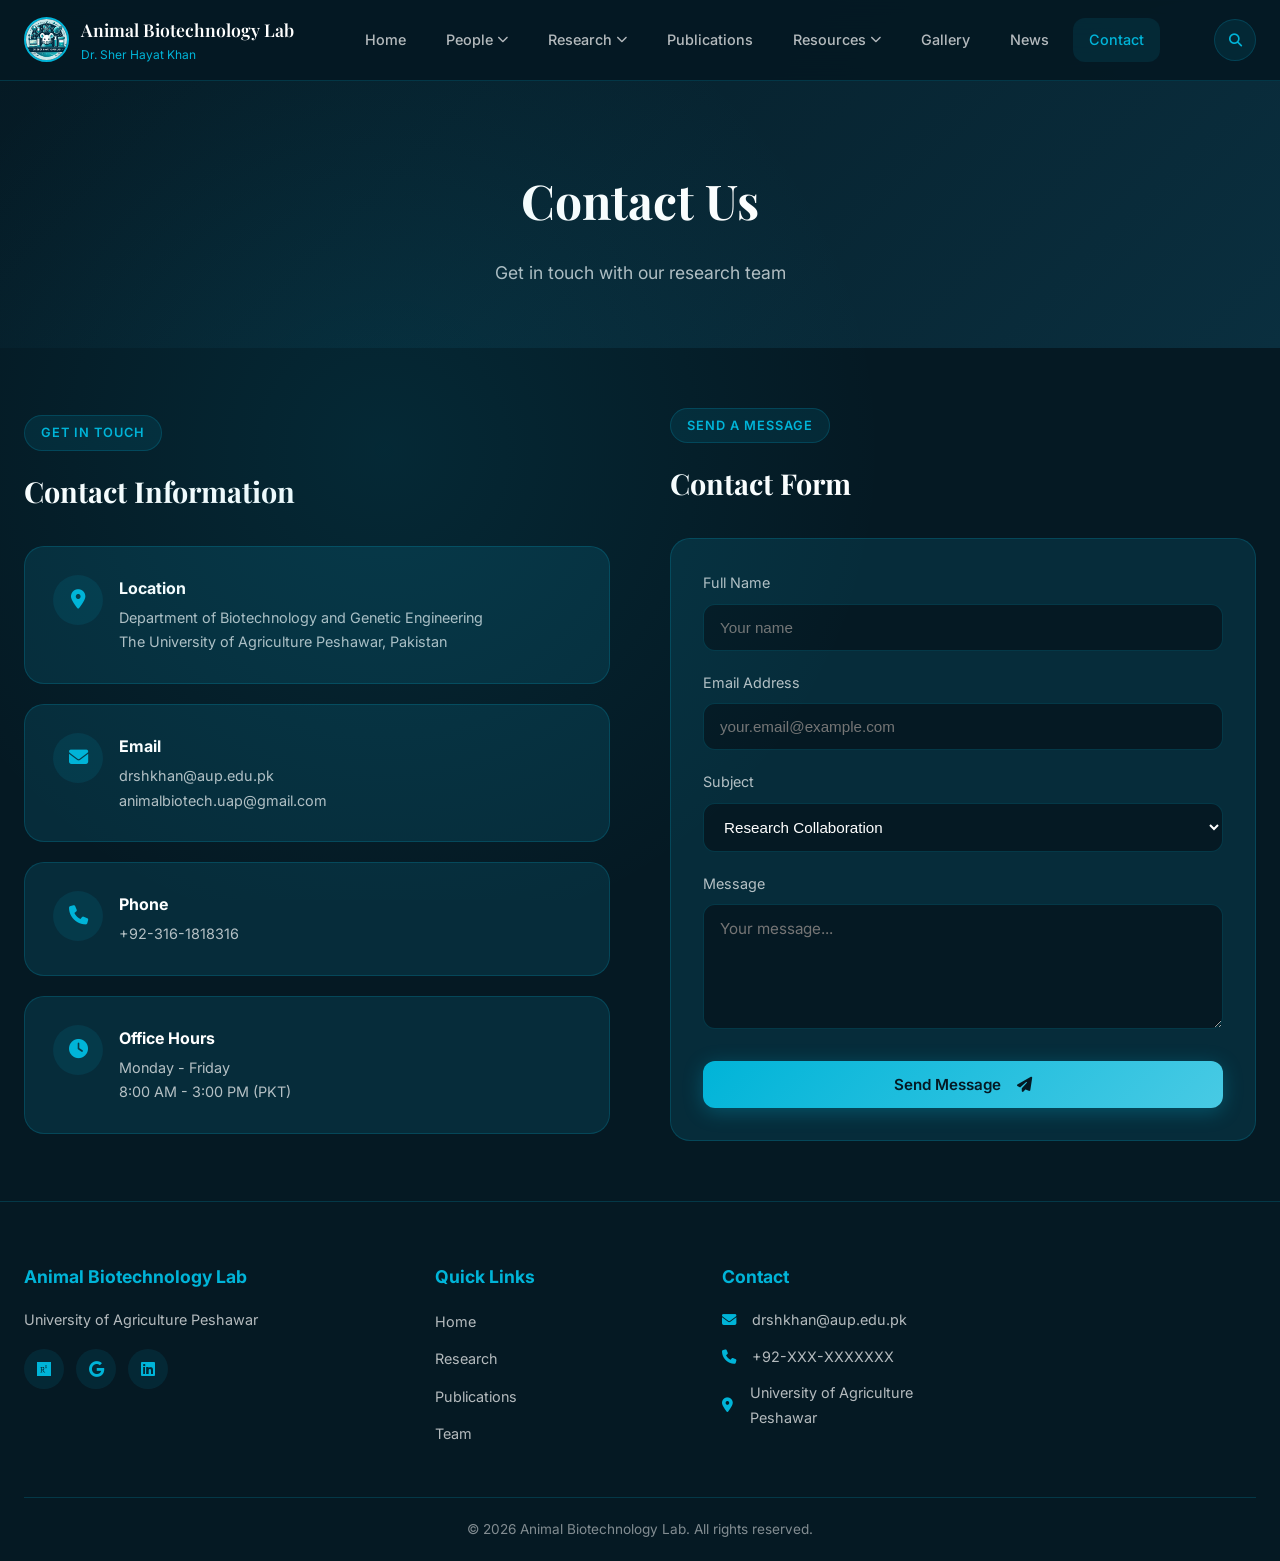
==== commit 90f32c15: "Update contact information in contact.html" ====
--- a/pages/contact.html
+++ b/pages/contact.html
@@ -50,7 +50,7 @@
                             <div style="width: 50px; height: 50px; background: rgba(0,180,216,0.1); border-radius: 50%; display: flex; align-items: center; justify-content: center; flex-shrink: 0;"><i class="fas fa-map-marker-alt" style="color: var(--accent); font-size: 1.2rem;"></i></div>
                             <div>
                                 <h4 style="margin-bottom: 4px;">Location</h4>
-                                <p style="color: var(--text-secondary); font-size: 0.9rem;">Department of Animal Sciences<br>University of Agriculture Peshawar<br>Khyber Pakhtunkhwa, Pakistan</p>
+                                <p style="color: var(--text-secondary); font-size: 0.9rem;">Department of Biotechnology and Genetic Engineering<br>The University of Agriculture Peshawar, Pakistan</p>
                             </div>
                         </div>
                     </div>
@@ -60,7 +60,7 @@
                             <div style="width: 50px; height: 50px; background: rgba(0,180,216,0.1); border-radius: 50%; display: flex; align-items: center; justify-content: center; flex-shrink: 0;"><i class="fas fa-envelope" style="color: var(--accent); font-size: 1.2rem;"></i></div>
                             <div>
                                 <h4 style="margin-bottom: 4px;">Email</h4>
-                                <p style="color: var(--text-secondary); font-size: 0.9rem;">sherkhan@uap.edu.pk<br>animalbiotech.uap@gmail.com</p>
+                                <p style="color: var(--text-secondary); font-size: 0.9rem;">drshkhan@aup.edu.pk<br>animalbiotech.uap@gmail.com</p>
                             </div>
                         </div>
                     </div>
@@ -70,7 +70,7 @@
                             <div style="width: 50px; height: 50px; background: rgba(0,180,216,0.1); border-radius: 50%; display: flex; align-items: center; justify-content: center; flex-shrink: 0;"><i class="fas fa-phone" style="color: var(--accent); font-size: 1.2rem;"></i></div>
                             <div>
                                 <h4 style="margin-bottom: 4px;">Phone</h4>
-                                <p style="color: var(--text-secondary); font-size: 0.9rem;">+92-XXX-XXXXXXX</p>
+                                <p style="color: var(--text-secondary); font-size: 0.9rem;">+92-316-1818316</p>
                             </div>
                         </div>
                     </div>
@@ -80,7 +80,7 @@
                             <div style="width: 50px; height: 50px; background: rgba(0,180,216,0.1); border-radius: 50%; display: flex; align-items: center; justify-content: center; flex-shrink: 0;"><i class="fas fa-clock" style="color: var(--accent); font-size: 1.2rem;"></i></div>
                             <div>
                                 <h4 style="margin-bottom: 4px;">Office Hours</h4>
-                                <p style="color: var(--text-secondary); font-size: 0.9rem;">Sunday - Thursday<br>9:00 AM - 5:00 PM (PKT)</p>
+                                <p style="color: var(--text-secondary); font-size: 0.9rem;">Monday - Friday<br>8:00 AM - 3:00 PM (PKT)</p>
                             </div>
                         </div>
                     </div>
@@ -129,7 +129,7 @@
             <div class="footer-grid">
                 <div class="footer-col"><h4>Animal Biotechnology Lab</h4><p>University of Agriculture Peshawar</p><div class="footer-social"><a href="#"><i class="fab fa-researchgate"></i></a><a href="#"><i class="fab fa-google"></i></a><a href="#"><i class="fab fa-linkedin"></i></a></div></div>
                 <div class="footer-col"><h4>Quick Links</h4><ul class="footer-links"><li><a href="../index.html">Home</a></li><li><a href="research-ongoing.html">Research</a></li><li><a href="publications.html">Publications</a></li><li><a href="members.html">Team</a></li></ul></div>
-                <div class="footer-col"><h4>Contact</h4><ul class="footer-contact"><li><i class="fas fa-envelope"></i> sherkhan@uap.edu.pk</li><li><i class="fas fa-phone"></i> +92-XXX-XXXXXXX</li><li><i class="fas fa-map-marker-alt"></i> University of Agriculture Peshawar</li></ul></div>
+                <div class="footer-col"><h4>Contact</h4><ul class="footer-contact"><li><i class="fas fa-envelope"></i> drshkhan@aup.edu.pk</li><li><i class="fas fa-phone"></i> +92-XXX-XXXXXXX</li><li><i class="fas fa-map-marker-alt"></i> University of Agriculture Peshawar</li></ul></div>
             </div>
             <div class="footer-bottom"><p>&copy; 2026 Animal Biotechnology Lab. All rights reserved.</p></div>
         </div>
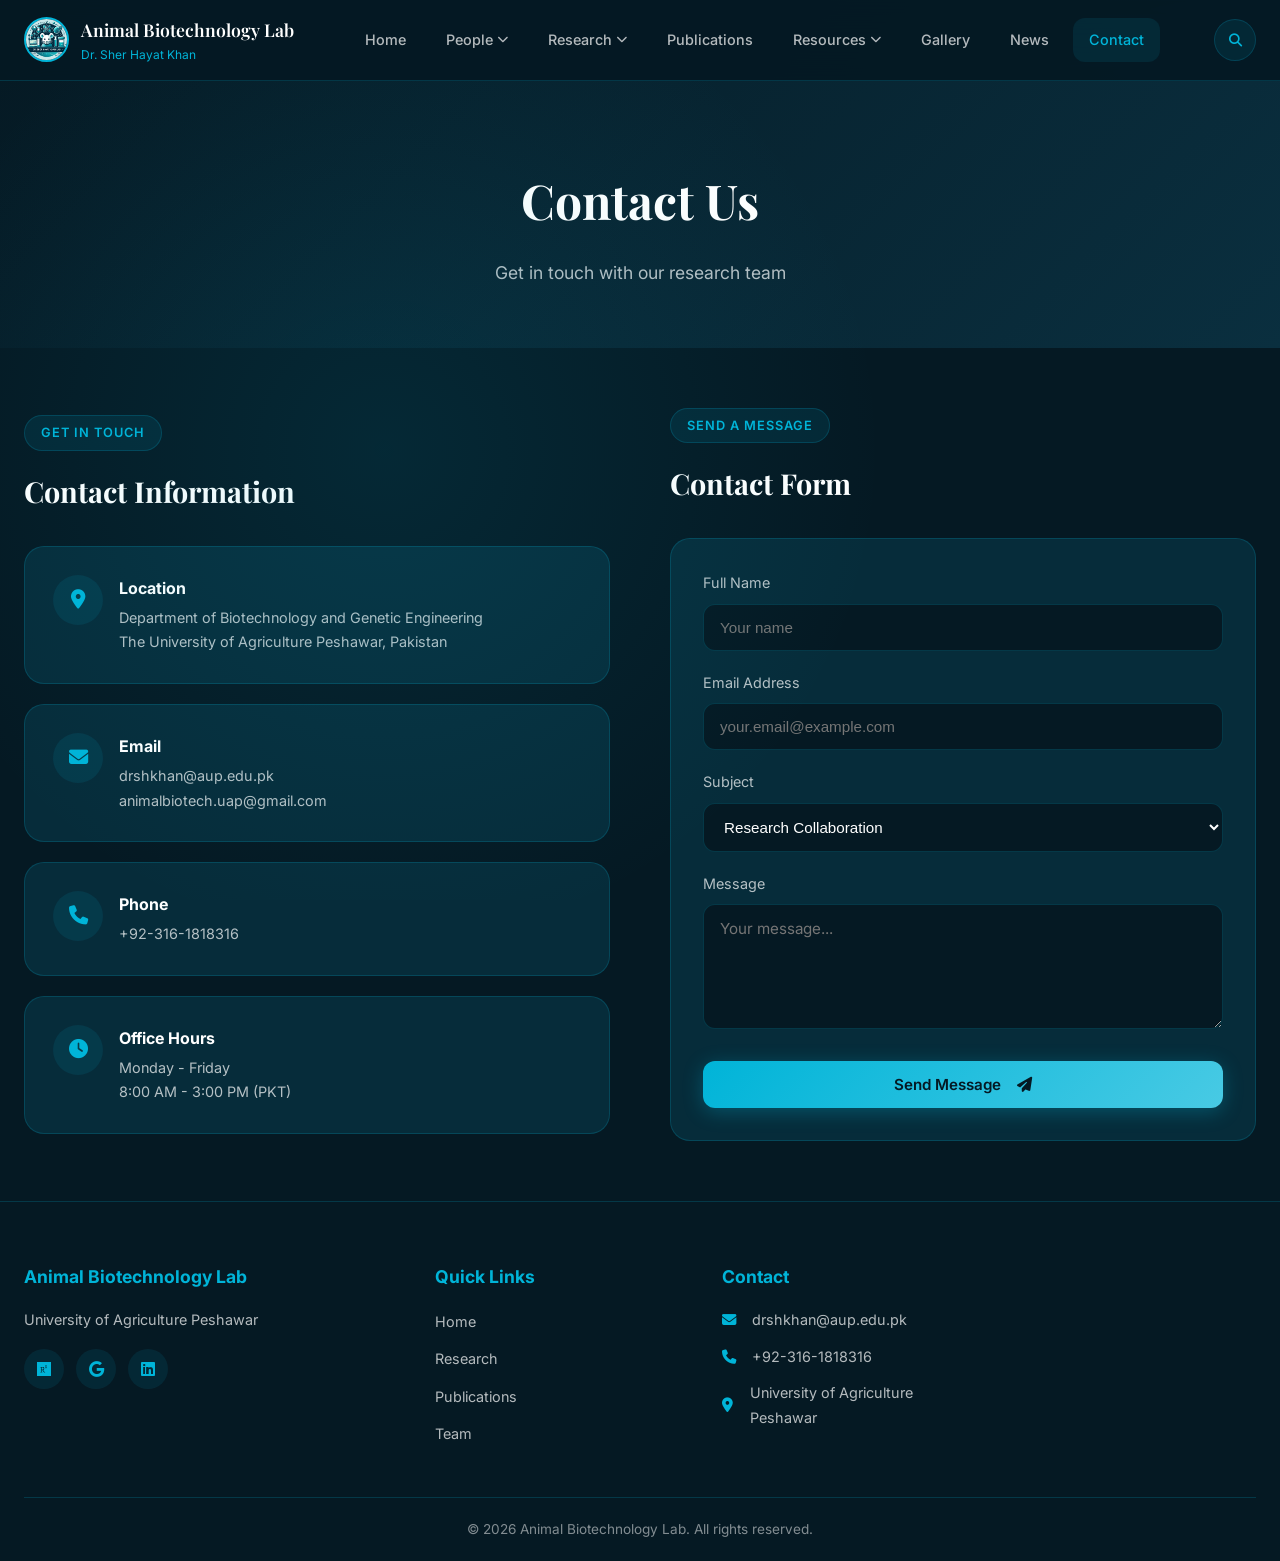
==== commit 418c55d5: "Change phone number in contact footer Updated contact information in the footer section." ====
--- a/pages/contact.html
+++ b/pages/contact.html
@@ -129,7 +129,7 @@
             <div class="footer-grid">
                 <div class="footer-col"><h4>Animal Biotechnology Lab</h4><p>University of Agriculture Peshawar</p><div class="footer-social"><a href="#"><i class="fab fa-researchgate"></i></a><a href="#"><i class="fab fa-google"></i></a><a href="#"><i class="fab fa-linkedin"></i></a></div></div>
                 <div class="footer-col"><h4>Quick Links</h4><ul class="footer-links"><li><a href="../index.html">Home</a></li><li><a href="research-ongoing.html">Research</a></li><li><a href="publications.html">Publications</a></li><li><a href="members.html">Team</a></li></ul></div>
-                <div class="footer-col"><h4>Contact</h4><ul class="footer-contact"><li><i class="fas fa-envelope"></i> drshkhan@aup.edu.pk</li><li><i class="fas fa-phone"></i> +92-XXX-XXXXXXX</li><li><i class="fas fa-map-marker-alt"></i> University of Agriculture Peshawar</li></ul></div>
+                <div class="footer-col"><h4>Contact</h4><ul class="footer-contact"><li><i class="fas fa-envelope"></i> drshkhan@aup.edu.pk</li><li><i class="fas fa-phone"></i> +92-316-1818316</li><li><i class="fas fa-map-marker-alt"></i> University of Agriculture Peshawar</li></ul></div>
             </div>
             <div class="footer-bottom"><p>&copy; 2026 Animal Biotechnology Lab. All rights reserved.</p></div>
         </div>
